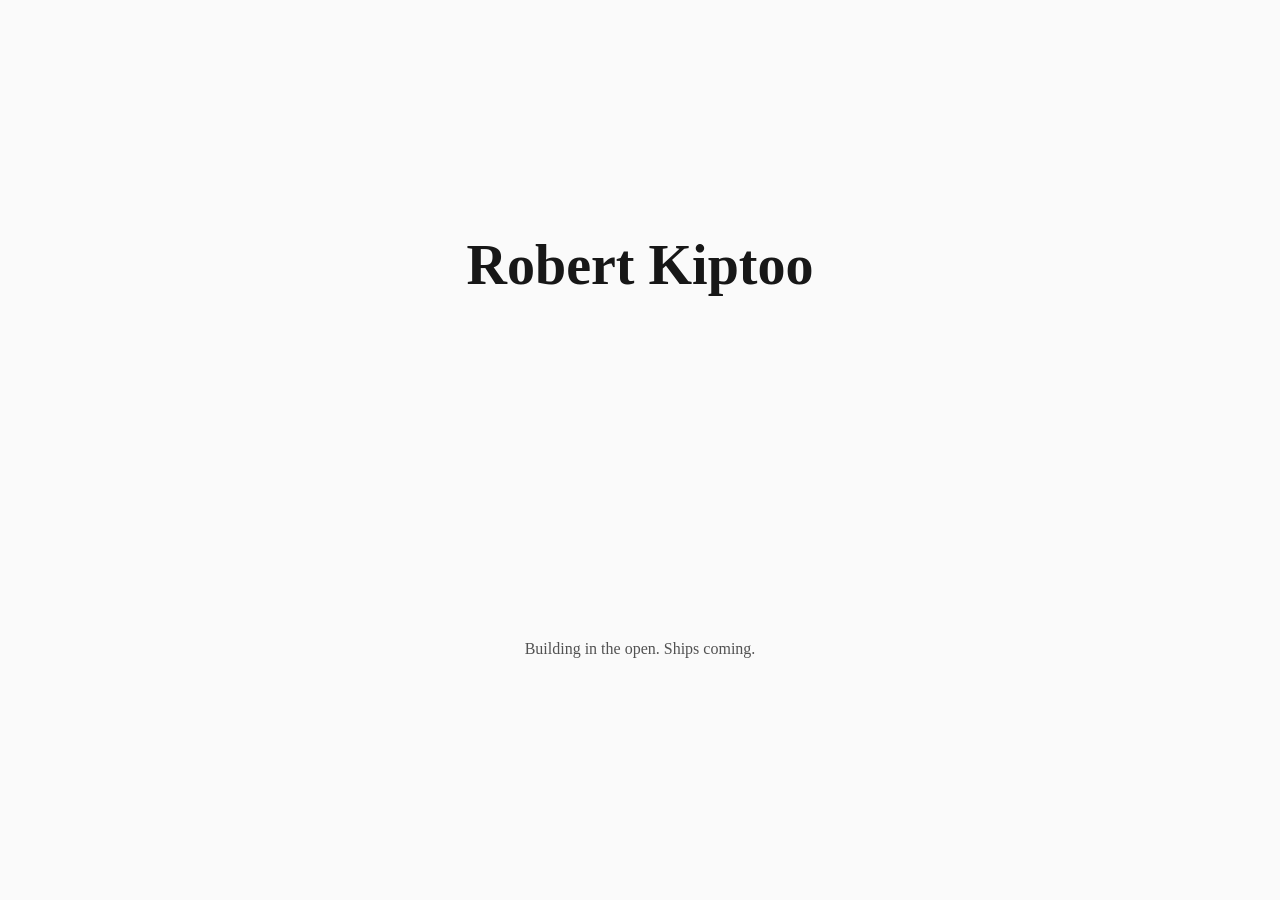
==== index.html @ 4bfe10bc "Week 4: empty but live — near-blank page, stack rationale, identity kit, content map" ====
<!DOCTYPE html>
<html lang="en">
<head>
  <meta charset="utf-8">
  <meta name="viewport" content="width=device-width, initial-scale=1">
  <title>Robert Kiptoo</title>
  <link rel="stylesheet" href="style.css">
  <link rel="icon" href="favicon.svg" type="image/svg+xml">
</head>
<body>
  <main class="hero">
    <h1>Robert Kiptoo</h1>
    <p class="subtle">Building in the open. Ships coming.</p>
  </main>
</body>
</html>
---- style.css ----
/*
  Identity kit — calm frame, work is the painting.
  Type: Inter, system fallback. Two weights: 400 body, 600 heading.
  Palette: near-black text on warm white, one muted teal accent for links.
  Spacing: 24px grid, full-bleed centering.
*/

:root {
  --text: #171717;
  --bg: #fafafa;
  --accent: #0d9488;
  --font: "Inter", ui-serif, Georgia, serif;
}

html { box-sizing: border-box; }
*, *::before, *::after { box-sizing: inherit; }

body {
  margin: 0;
  background: var(--bg);
  color: var(--text);
  font-family: var(--font);
  line-height: 1.5;
}

.hero {
  min-height: 100vh;
  display: grid;
  place-items: center;
  text-align: center;
  padding: 4rem 1rem;
}

.hero h1 {
  font-size: clamp(2rem, 6vw, 3.5rem);
  font-weight: 600;
  margin: 0;
}

.hero a { color: var(--accent); }

.subtle {
  margin-top: 0.75rem;
  color: #525252;
  font-size: 1rem;
}
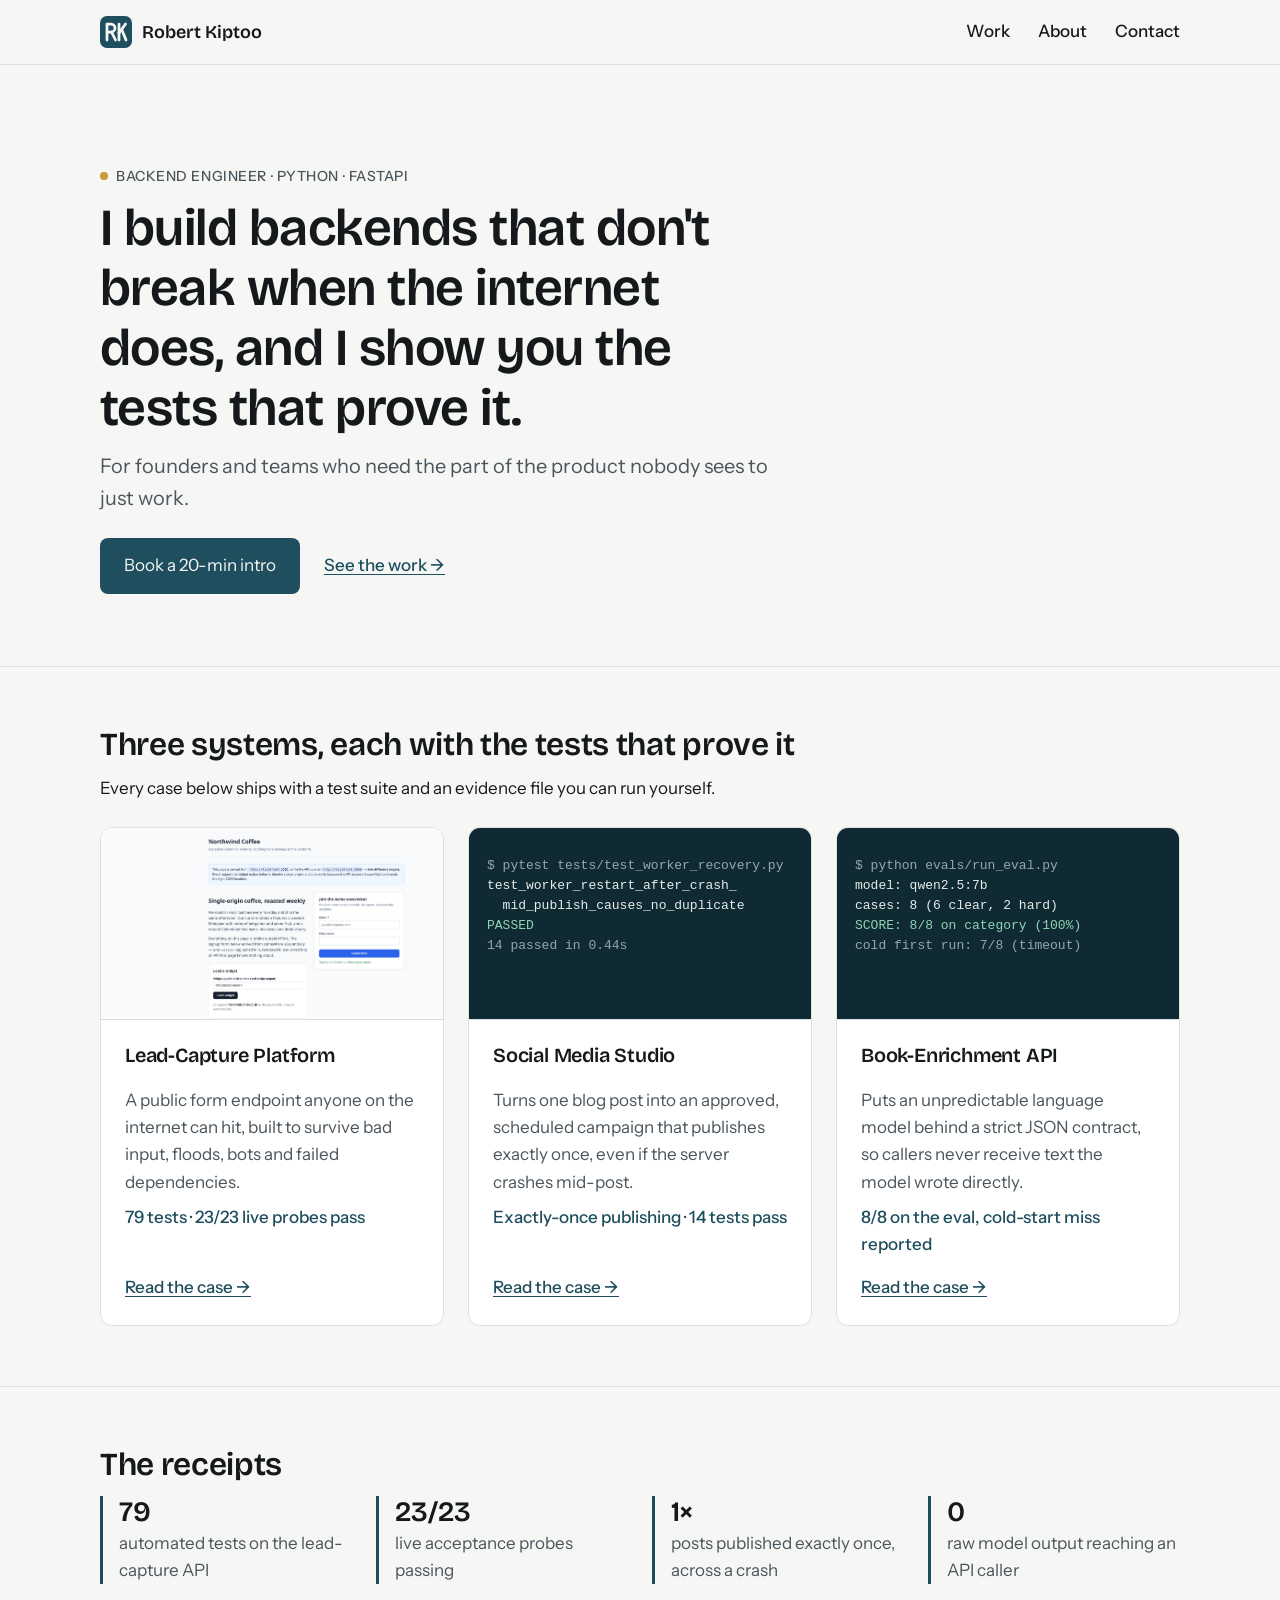
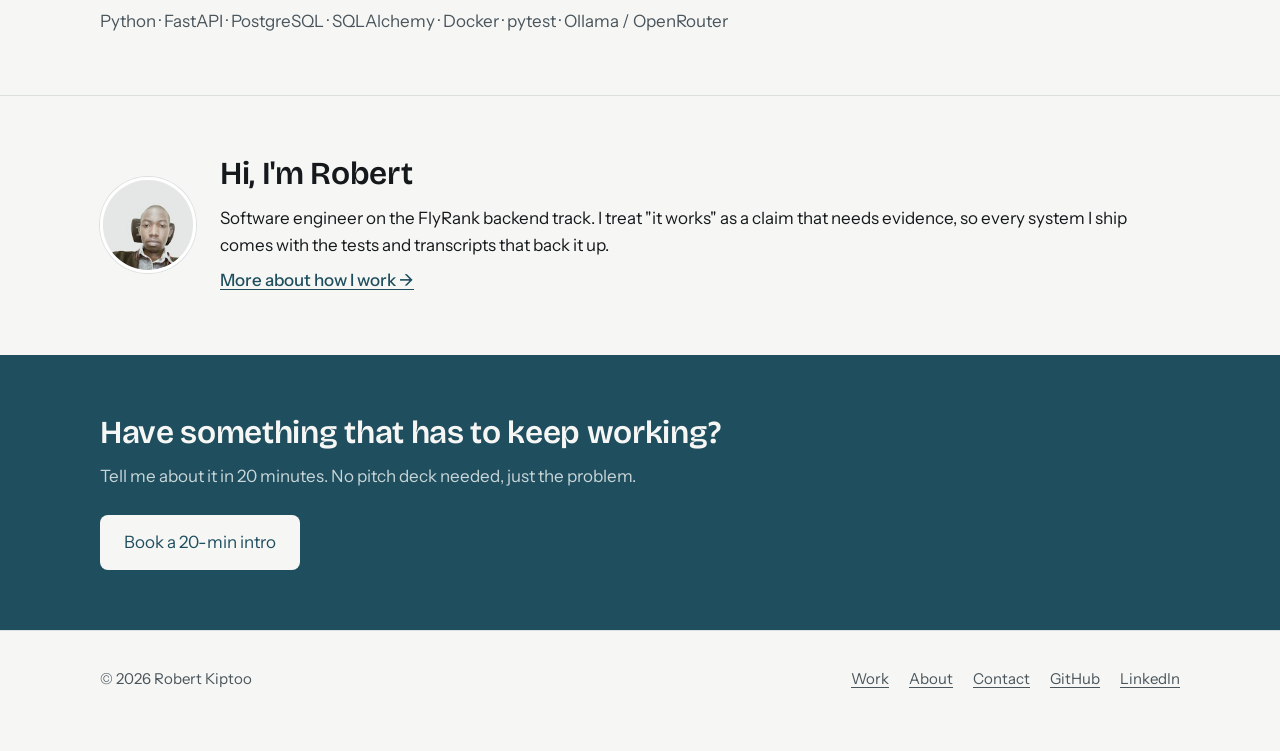
==== commit adc51469: "Week 5: full portfolio site from the Week 3 content map Replace the near-blank page with the plain H" ====
--- a/index.html
+++ b/index.html
@@ -3,14 +3,134 @@
 <head>
   <meta charset="utf-8">
   <meta name="viewport" content="width=device-width, initial-scale=1">
-  <title>Robert Kiptoo</title>
+  <title>Robert Kiptoo · Backend engineer</title>
+  <meta name="description" content="I build backends that don't break when the internet does, and I show you the tests that prove it.">
+  <link rel="icon" href="favicon.svg" type="image/svg+xml">
+  <link rel="preconnect" href="https://fonts.googleapis.com">
+  <link rel="preconnect" href="https://fonts.gstatic.com" crossorigin>
+  <link rel="stylesheet" href="https://fonts.googleapis.com/css2?family=Bricolage+Grotesque:opsz,wght@12..96,600&family=Instrument+Sans:wght@400;500&display=swap">
   <link rel="stylesheet" href="style.css">
-  <link rel="icon" href="favicon.svg" type="image/svg+xml">
 </head>
 <body>
-  <main class="hero">
-    <h1>Robert Kiptoo</h1>
-    <p class="subtle">Building in the open. Ships coming.</p>
+  <a class="skip" href="#main">Skip to content</a>
+
+  <header class="site-header">
+    <div class="wrap">
+      <a class="brand" href="./"><img src="favicon.svg" alt="" width="32" height="32"><span>Robert Kiptoo</span></a>
+      <nav class="nav" aria-label="Main">
+        <a href="work/">Work</a>
+        <a href="about/">About</a>
+        <a href="contact/">Contact</a>
+      </nav>
+    </div>
+  </header>
+
+  <main id="main">
+    <!-- 1. Hero: the claim + the one action -->
+    <section class="hero">
+      <div class="wrap">
+        <p class="eyebrow accent">Backend engineer · Python · FastAPI</p>
+        <h1>I build backends that don't break when the internet does, and I show you the tests that prove it.</h1>
+        <p class="lede">For founders and teams who need the part of the product nobody sees to just work.</p>
+        <div class="actions">
+          <a class="btn" href="contact/">Book a 20-min intro</a>
+          <a class="link-arrow" href="work/">See the work</a>
+        </div>
+      </div>
+    </section>
+
+    <!-- 2. Featured work, strongest first -->
+    <section aria-labelledby="work-title">
+      <div class="wrap">
+        <h2 id="work-title">Three systems, each with the tests that prove it</h2>
+        <p class="prose">Every case below ships with a test suite and an evidence file you can run yourself.</p>
+        <div class="cards">
+          <article class="card">
+            <img class="card-media" src="assets/lead-capture-widget.png" alt="The lead-capture widget rendered on a customer page served from a different origin than the API" width="1800" height="833" loading="lazy">
+            <div class="body">
+              <h3><a href="work/lead-capture/">Lead-Capture Platform</a></h3>
+              <p>A public form endpoint anyone on the internet can hit, built to survive bad input, floods, bots and failed dependencies.</p>
+              <p class="metric">79 tests · 23/23 live probes pass</p>
+              <a class="link-arrow" href="work/lead-capture/" aria-label="Read the Lead-Capture Platform case">Read the case</a>
+            </div>
+          </article>
+          <article class="card">
+            <pre class="terminal" role="img" aria-label="Test output: worker restart after a crash mid-publish causes no duplicate post, passed"><span class="dim">$ pytest tests/test_worker_recovery.py</span>
+test_worker_restart_after_crash_
+  mid_publish_causes_no_duplicate
+<span class="ok">PASSED</span>
+<span class="dim">14 passed in 0.44s</span></pre>
+            <div class="body">
+              <h3><a href="work/social-media-studio/">Social Media Studio</a></h3>
+              <p>Turns one blog post into an approved, scheduled campaign that publishes exactly once, even if the server crashes mid-post.</p>
+              <p class="metric">Exactly-once publishing · 14 tests pass</p>
+              <a class="link-arrow" href="work/social-media-studio/" aria-label="Read the Social Media Studio case">Read the case</a>
+            </div>
+          </article>
+          <article class="card">
+            <pre class="terminal" role="img" aria-label="Eval output: qwen2.5 7b scored 8 of 8 on category"><span class="dim">$ python evals/run_eval.py</span>
+model: qwen2.5:7b
+cases: 8 (6 clear, 2 hard)
+<span class="ok">SCORE: 8/8 on category (100%)</span>
+<span class="dim">cold first run: 7/8 (timeout)</span></pre>
+            <div class="body">
+              <h3><a href="work/book-enrichment-api/">Book-Enrichment API</a></h3>
+              <p>Puts an unpredictable language model behind a strict JSON contract, so callers never receive text the model wrote directly.</p>
+              <p class="metric">8/8 on the eval, cold-start miss reported</p>
+              <a class="link-arrow" href="work/book-enrichment-api/" aria-label="Read the Book-Enrichment API case">Read the case</a>
+            </div>
+          </article>
+        </div>
+      </div>
+    </section>
+
+    <!-- 3. Proof strip -->
+    <section aria-labelledby="proof-title">
+      <div class="wrap">
+        <h2 id="proof-title">The receipts</h2>
+        <div class="proof">
+          <div><strong>79</strong><span>automated tests on the lead-capture API</span></div>
+          <div><strong>23/23</strong><span>live acceptance probes passing</span></div>
+          <div><strong>1×</strong><span>posts published exactly once, across a crash</span></div>
+          <div><strong>0</strong><span>raw model output reaching an API caller</span></div>
+        </div>
+        <p class="tools">Python · FastAPI · PostgreSQL · SQLAlchemy · Docker · pytest · Ollama / OpenRouter</p>
+      </div>
+    </section>
+
+    <!-- 4. About teaser -->
+    <section aria-labelledby="about-title">
+      <div class="wrap teaser">
+        <img class="avatar" src="assets/profile.jpg" alt="Robert Kiptoo" width="96" height="96">
+        <div class="text">
+          <h2 id="about-title">Hi, I'm Robert</h2>
+          <p>Software engineer on the FlyRank backend track. I treat "it works" as a claim that needs evidence, so every system I ship comes with the tests and transcripts that back it up.</p>
+          <a class="link-arrow" href="about/">More about how I work</a>
+        </div>
+      </div>
+    </section>
+
+    <!-- 5. CTA band: the one action -->
+    <section class="cta-band">
+      <div class="wrap">
+        <h2>Have something that has to keep working?</h2>
+        <p>Tell me about it in 20 minutes. No pitch deck needed, just the problem.</p>
+        <a class="btn" href="contact/">Book a 20-min intro</a>
+      </div>
+    </section>
   </main>
+
+  <footer class="site-footer">
+    <div class="wrap">
+      <p>© 2026 Robert Kiptoo</p>
+      <ul>
+        <li><a href="work/">Work</a></li>
+        <li><a href="about/">About</a></li>
+        <li><a href="contact/">Contact</a></li>
+        <li><a href="https://github.com/Robertkip">GitHub</a></li>
+        <li><a href="https://www.linkedin.com/in/robert-kimaiyo-9ab814220">LinkedIn</a></li>
+      </ul>
+    </div>
+  </footer>
 </body>
 </html>
--- a/style.css
+++ b/style.css
@@ -1,46 +1,202 @@
 /*
-  Identity kit — calm frame, work is the painting.
-  Type: Inter, system fallback. Two weights: 400 body, 600 heading.
-  Palette: near-black text on warm white, one muted teal accent for links.
-  Spacing: 24px grid, full-bleed centering.
+  Identity kit v1, as CSS.
+  Type: Bricolage Grotesque 600 (headings), Instrument Sans 400/500 (body).
+  Palette: Deep Teal (main), Ink (text), Paper (background), Ochre (accent, once per view).
+  Mood: calm and considered. The work is the loudest thing on the page.
 */
 
 :root {
-  --text: #171717;
-  --bg: #fafafa;
-  --accent: #0d9488;
-  --font: "Inter", ui-serif, Georgia, serif;
-}
-
-html { box-sizing: border-box; }
-*, *::before, *::after { box-sizing: inherit; }
+  --teal: #1F4E5F;
+  --ink: #15191C;
+  --paper: #F6F7F5;
+  --ochre: #C9973A;
+  --muted: #4A555C;
+  --line: #DCE1DF;
+  --card: #FFFFFF;
+
+  --font-head: "Bricolage Grotesque", ui-sans-serif, system-ui, sans-serif;
+  --font-body: "Instrument Sans", ui-sans-serif, system-ui, sans-serif;
+  --font-mono: ui-monospace, "SFMono-Regular", Menlo, Consolas, monospace;
+
+  --space: 24px;
+  --measure: 65ch;
+  --wide: 1080px;
+}
+
+*, *::before, *::after { box-sizing: border-box; }
+
+html { -webkit-text-size-adjust: 100%; }
 
 body {
   margin: 0;
-  background: var(--bg);
-  color: var(--text);
-  font-family: var(--font);
-  line-height: 1.5;
-}
-
-.hero {
-  min-height: 100vh;
-  display: grid;
-  place-items: center;
-  text-align: center;
-  padding: 4rem 1rem;
-}
-
-.hero h1 {
-  font-size: clamp(2rem, 6vw, 3.5rem);
+  background: var(--paper);
+  color: var(--ink);
+  font-family: var(--font-body);
+  font-size: 1.0625rem;
+  line-height: 1.6;
+}
+
+img { max-width: 100%; height: auto; display: block; }
+
+a { color: var(--teal); text-underline-offset: 3px; }
+a:hover { text-decoration-thickness: 2px; }
+
+:focus-visible { outline: 3px solid var(--teal); outline-offset: 3px; border-radius: 4px; }
+
+h1, h2, h3 {
+  font-family: var(--font-head);
   font-weight: 600;
-  margin: 0;
-}
-
-.hero a { color: var(--accent); }
-
-.subtle {
-  margin-top: 0.75rem;
-  color: #525252;
-  font-size: 1rem;
-}
+  line-height: 1.15;
+  letter-spacing: -0.01em;
+  margin: 0 0 calc(var(--space) / 2);
+}
+h1 { font-size: clamp(2rem, 5.5vw, 3.25rem); }
+h2 { font-size: clamp(1.5rem, 3.5vw, 2rem); }
+h3 { font-size: 1.25rem; }
+
+p { margin: 0 0 var(--space); }
+
+.skip {
+  position: absolute; left: -999px; top: 0;
+  background: var(--teal); color: var(--paper); padding: 8px 16px;
+}
+.skip:focus { left: 16px; top: 16px; z-index: 10; }
+
+.wrap { width: min(100% - 32px, var(--wide)); margin-inline: auto; }
+.prose { max-width: var(--measure); }
+
+/* Header and nav */
+.site-header { border-bottom: 1px solid var(--line); }
+.site-header .wrap {
+  display: flex; align-items: center; justify-content: space-between;
+  gap: 16px; padding-block: 16px;
+}
+.brand {
+  display: inline-flex; align-items: center; gap: 10px;
+  font-family: var(--font-head); font-weight: 600; font-size: 1.125rem;
+  color: var(--ink); text-decoration: none;
+}
+.brand img { width: 32px; height: 32px; }
+.nav { display: flex; gap: clamp(12px, 3vw, 28px); }
+.nav a { color: var(--ink); text-decoration: none; font-weight: 500; }
+.nav a:hover, .nav a[aria-current="page"] { color: var(--teal); text-decoration: underline; }
+
+@media (max-width: 420px) {
+  .brand span { display: none; }
+}
+
+/* Sections */
+main section { padding-block: calc(var(--space) * 2.5); }
+main section + section { border-top: 1px solid var(--line); }
+
+.eyebrow {
+  display: inline-flex; align-items: center; gap: 8px;
+  font-size: 0.875rem; font-weight: 500; letter-spacing: 0.04em;
+  text-transform: uppercase; color: var(--muted); margin-bottom: 12px;
+}
+.eyebrow.accent::before {
+  content: ""; width: 8px; height: 8px; border-radius: 50%; background: var(--ochre);
+}
+
+.lede { font-size: 1.25rem; color: var(--muted); max-width: 52ch; }
+
+/* Hero */
+.hero { padding-block: calc(var(--space) * 4) calc(var(--space) * 3); }
+.hero h1 { max-width: 20ch; }
+
+/* Buttons */
+.actions { display: flex; flex-wrap: wrap; align-items: center; gap: 12px 24px; }
+.btn {
+  display: inline-block; padding: 14px 24px; border-radius: 8px;
+  background: var(--teal); color: var(--paper);
+  font-weight: 500; text-decoration: none; border: 0; font: inherit; cursor: pointer;
+}
+.btn:hover { background: #173C49; text-decoration: none; }
+.link-arrow { font-weight: 500; }
+.link-arrow::after { content: " →"; }
+
+/* Cards */
+.cards { display: grid; gap: var(--space); grid-template-columns: repeat(auto-fit, minmax(min(280px, 100%), 1fr)); }
+.card {
+  min-width: 0;
+  background: var(--card); border: 1px solid var(--line); border-radius: 12px;
+  overflow: hidden; display: flex; flex-direction: column;
+}
+.card .body { padding: var(--space); display: flex; flex-direction: column; gap: 8px; flex: 1; }
+.card h3 a { color: var(--ink); text-decoration: none; }
+.card h3 a:hover { color: var(--teal); }
+.card p { margin: 0; color: var(--muted); }
+.card .metric { color: var(--teal); font-weight: 500; }
+.card .link-arrow { margin-top: auto; padding-top: 8px; }
+.card-media { border-bottom: 1px solid var(--line); aspect-ratio: 16 / 9; object-fit: cover; object-position: left top; width: 100%; }
+
+/* Real terminal output used as evidence, never decoration */
+.terminal {
+  margin: 0; background: #102A33; color: #E6EDEA;
+  font-family: var(--font-mono); font-size: 0.8125rem; line-height: 1.55;
+  padding: 16px 18px; overflow-x: auto; white-space: pre;
+}
+.card .terminal { aspect-ratio: 16 / 9; border-bottom: 1px solid var(--line); padding-top: 28px; }
+.terminal .ok { color: #8FD3B6; }
+.terminal .dim { color: #93A7AE; }
+figure { margin: 0 0 var(--space); min-width: 0; }
+.case-body { min-width: 0; }
+figure .terminal, figure img { border-radius: 10px; border: 1px solid var(--line); }
+figcaption { font-size: 0.9375rem; color: var(--muted); margin-top: 8px; }
+
+/* Proof strip */
+.proof { display: grid; gap: var(--space); grid-template-columns: repeat(auto-fit, minmax(180px, 1fr)); margin-bottom: var(--space); }
+.proof div { border-left: 3px solid var(--teal); padding-left: 16px; }
+.proof strong { display: block; font-family: var(--font-head); font-size: 1.75rem; font-weight: 600; line-height: 1.2; }
+.proof span { color: var(--muted); }
+.tools { color: var(--muted); margin: 0; }
+
+/* About teaser */
+.teaser { display: flex; gap: var(--space); align-items: center; flex-wrap: wrap; }
+.avatar { width: 96px; height: 96px; border-radius: 50%; border: 3px solid var(--card); box-shadow: 0 0 0 1px var(--line); }
+.teaser .text { flex: 1 1 280px; }
+.teaser p { margin-bottom: 8px; }
+
+/* CTA band */
+.cta-band { background: var(--teal); color: var(--paper); border-top: 0 !important; }
+.cta-band h2 { color: var(--paper); }
+.cta-band p { color: #C9D6D8; max-width: 52ch; }
+.cta-band .btn { background: var(--paper); color: var(--teal); }
+.cta-band .btn:hover { background: #FFFFFF; }
+.cta-band a:not(.btn) { color: var(--paper); }
+
+/* Case study page */
+.case-meta { display: flex; flex-wrap: wrap; gap: 8px 24px; color: var(--muted); font-size: 0.9375rem; margin-bottom: var(--space); }
+.case-body h2 { margin-top: calc(var(--space) * 2); }
+.case-body h2:first-child { margin-top: 0; }
+.case-body ul { padding-left: 1.25em; margin: 0 0 var(--space); }
+.case-body li { margin-bottom: 8px; }
+.outcome { background: var(--card); border: 1px solid var(--line); border-radius: 12px; padding: var(--space); margin-bottom: var(--space); }
+.outcome p:last-child { margin-bottom: 0; }
+.next-case { display: flex; justify-content: space-between; flex-wrap: wrap; gap: 12px; }
+
+/* Contact */
+.contact-grid { display: grid; gap: calc(var(--space) * 2); grid-template-columns: repeat(auto-fit, minmax(min(280px, 100%), 1fr)); align-items: start; }
+form { display: grid; gap: 16px; }
+label { font-weight: 500; display: grid; gap: 6px; }
+label .hint { font-weight: 400; color: var(--muted); font-size: 0.9375rem; }
+input, textarea {
+  font: inherit; color: var(--ink); background: var(--card);
+  border: 1px solid #B9C2C0; border-radius: 8px; padding: 12px 14px; width: 100%;
+}
+input:focus-visible, textarea:focus-visible { outline: 3px solid var(--teal); outline-offset: 1px; border-color: var(--teal); }
+textarea { min-height: 120px; resize: vertical; }
+.hp { position: absolute; left: -9999px; }
+.form-status { color: #9B2C2C; margin: 0; min-height: 1.6em; }
+.promise { color: var(--muted); }
+
+/* Footer */
+.site-footer { border-top: 1px solid var(--line); padding-block: calc(var(--space) * 1.5); color: var(--muted); font-size: 0.9375rem; }
+.site-footer .wrap { display: flex; flex-wrap: wrap; justify-content: space-between; gap: 16px; }
+.site-footer ul { list-style: none; margin: 0; padding: 0; display: flex; flex-wrap: wrap; gap: 8px 20px; }
+.site-footer a { color: var(--muted); }
+.site-footer a:hover { color: var(--teal); }
+
+@media (prefers-reduced-motion: no-preference) {
+  html { scroll-behavior: smooth; }
+}
